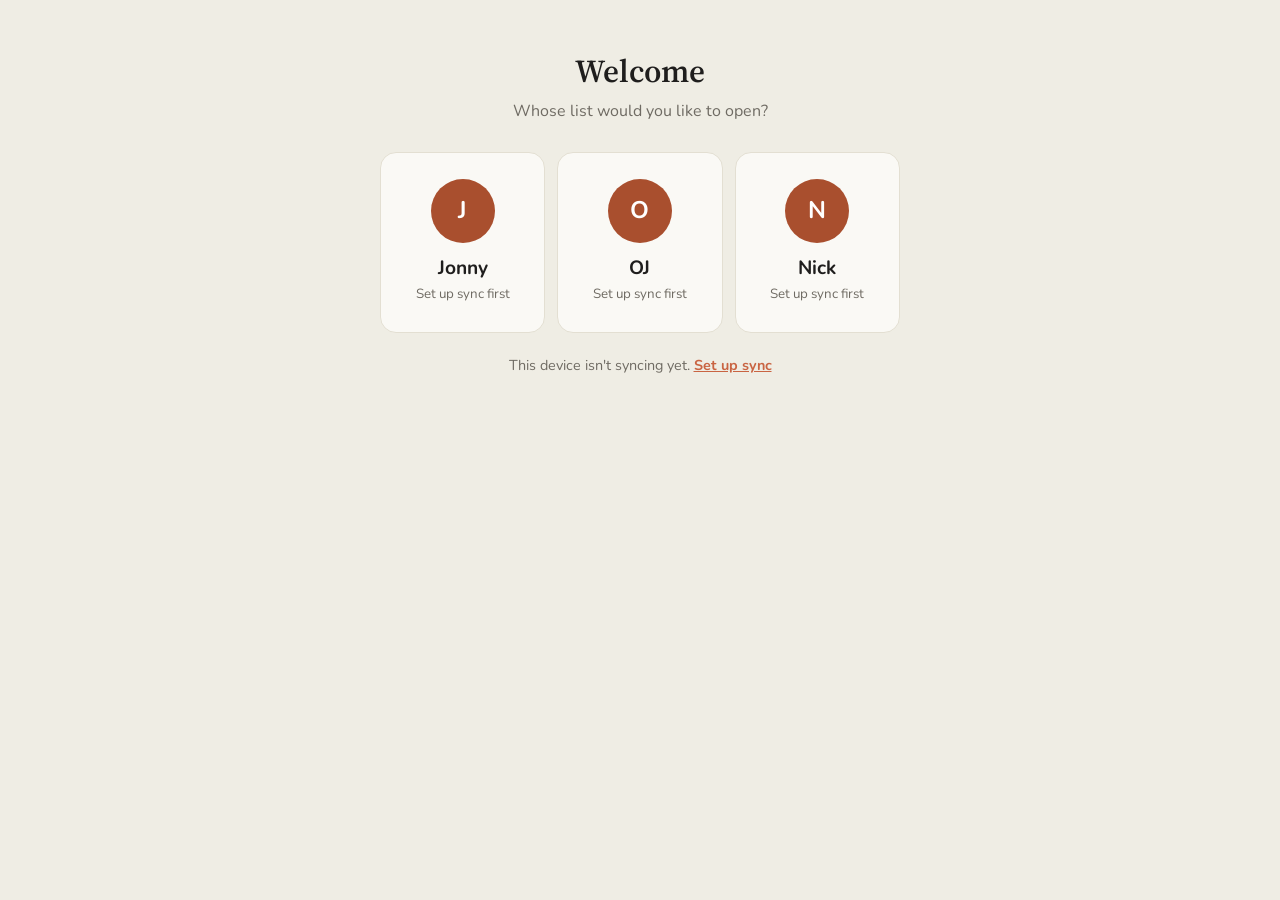
==== index.html @ 83b99fac "v12.67: confirm before putting a task to sleep Sleep 1 Week and Sleep until... now ask "Put this tas" ====
<!DOCTYPE html>
<html lang="en">
<head>
<meta charset="UTF-8">
<meta name="viewport" content="width=device-width, initial-scale=1">
<title>Welcome - To-do</title>
<meta name="theme-color" content="#C96442">
<link rel="preconnect" href="https://fonts.googleapis.com">
<link href="https://fonts.googleapis.com/css2?family=Nunito:wght@400;600;700;800&family=Source+Serif+4:wght@600&display=swap" rel="stylesheet">
<link rel="manifest" href="manifest.webmanifest">
<link rel="icon" href="icon.svg" type="image/svg+xml">
<link rel="apple-touch-icon" href="icon.svg">
<style>
/* same warm palette as the app (Warm / Warm Dark) */
:root{--bg:#EFEDE4;--card:#FAF9F5;--ink:#1F1E1D;--mute:#6F6B63;--line:#E3DFD2;--acc:#C96442;--acc-btn:#A94F2E;--on-acc:#fff;--ok:#3F7A44;--bad:#B3261E}
@media (prefers-color-scheme:dark){:root{--bg:#191918;--card:#262624;--ink:#ECEAE2;--mute:#A39E92;--line:#3A3936;--acc:#D97757;--acc-btn:#D97757;--on-acc:#1F1E1D;--ok:#8FB58F;--bad:#FF6B6B}}
*{box-sizing:border-box}
body{margin:0;min-height:100vh;background:var(--bg);color:var(--ink);font:16px/1.45 'Nunito',system-ui,-apple-system,Segoe UI,sans-serif;display:flex;flex-direction:column;align-items:center;padding:48px 16px}
main{width:100%;max-width:520px}
h1{font-family:'Source Serif 4',Georgia,serif;font-weight:600;font-size:2rem;margin:0 0 6px;text-align:center}
.sync-line{margin:22px 0 0;text-align:center;font-size:.9rem;color:var(--mute)}
.sync-line button{background:none;border:0;padding:0;color:var(--acc);font:inherit;font-weight:700;text-decoration:underline;cursor:pointer}
.sub{text-align:center;color:var(--mute);margin:0 0 28px}
.users{display:grid;grid-template-columns:repeat(auto-fit,minmax(96px,1fr));gap:12px}
.user{background:var(--card);border:1px solid var(--line);border-radius:16px;padding:26px 12px;cursor:pointer;color:var(--ink);font:inherit;text-align:center}
.user:hover,.user:focus-visible{border-color:var(--acc);outline:none;box-shadow:0 0 0 3px color-mix(in srgb,var(--acc) 25%,transparent)}
.av{width:64px;height:64px;border-radius:50%;background:var(--acc-btn);color:var(--on-acc);font-size:1.5rem;font-weight:700;display:flex;align-items:center;justify-content:center;margin:0 auto 12px}
.user b{display:block;font-size:1.2rem}
.user small{color:var(--mute)}
details{margin-top:28px;background:var(--card);border:1px solid var(--line);border-radius:12px;padding:12px 16px}
summary{cursor:pointer;font-weight:600}
label{display:block;margin:12px 0 4px;font-size:.85rem;color:var(--mute)}
input{width:100%;padding:10px 12px;border-radius:8px;border:1px solid var(--line);background:var(--bg);color:var(--ink);font:inherit}
button.pri{margin-top:14px;padding:10px 16px;border:0;border-radius:8px;background:var(--acc-btn);color:var(--on-acc);font:inherit;font-weight:600;cursor:pointer}
button.sec{padding:10px 16px;border:1px solid var(--line);border-radius:8px;background:transparent;color:var(--ink);font:inherit;cursor:pointer}
.note{font-size:.82rem;color:var(--mute);margin:10px 0 0}
#msg{margin-top:10px;font-size:.9rem;min-height:1.3em}
.lock-msg{margin:12px 0 0;font-size:.9rem}
.ok{color:var(--ok)}.bad{color:var(--bad)}
dialog{border:1px solid var(--line);border-radius:16px;background:var(--card);color:var(--ink);padding:24px;width:min(340px,92vw)}
dialog::backdrop{background:rgba(0,0,0,.45)}
dialog h2{margin:0 0 4px;font-size:1.2rem}
dialog .row{display:flex;gap:10px;margin-top:16px;justify-content:flex-end}
dialog input{text-align:center;letter-spacing:.4em;font-size:1.3rem}
#pinErr{color:var(--bad);font-size:.9rem;min-height:1.2em;margin-top:8px}
#pinErr.ok{color:var(--ok)}
button.link{margin-right:auto;padding:10px 0;border:0;background:none;color:var(--acc);font:inherit;font-size:.9rem;font-weight:700;text-decoration:underline;cursor:pointer}
input.masked{-webkit-text-security:disc}
</style>
</head>
<body>
<main>
  <h1>Welcome</h1>
  <p class="sub">Whose list would you like to open?</p>
  <div class="users" id="users"></div>
  <p class="bad lock-msg" id="lockMsg" hidden></p>

  <p class="sync-line" id="syncLine"></p>

  <details id="setup" hidden>
    <summary>Sync with GitHub (saves lists across devices)</summary>
    <label for="repo">Repository (owner/name)</label>
    <input id="repo" autocomplete="off" spellcheck="false">
    <label for="branch">Branch</label>
    <input id="branch" autocomplete="off" spellcheck="false">
    <label for="token">Access token (stays on this device only)</label>
    <input id="token" type="text" class="masked" style="-webkit-text-security:disc" autocomplete="off" spellcheck="false" autocapitalize="off" placeholder="github_pat_...">
    <button class="pri" id="saveCfg" type="button">Save and test</button>
    <button class="link" id="closeCfg" type="button" style="margin-left:16px">Close</button>
    <div id="msg"></div>
    <p class="note">Each person's list is saved as its own file in that repository, e.g. <code>data/nick.json</code>. Use a fine-grained token limited to that one repository with Contents: read and write, and give it an expiry date (a year is sensible), so a lost device can't reach your lists forever. If the repository is public, anyone can read those files, so a private repository is better for work tasks.</p>
  </details>
</main>

<dialog id="pinDlg">
  <h2 id="pinTitle"></h2>
  <div class="note" id="pinHelp"></div>
  <label for="pin1" id="pin1l">PIN</label>
  <input id="pin1" type="text" class="masked" style="-webkit-text-security:disc" inputmode="numeric" maxlength="4" autocomplete="off">
  <div id="pin2wrap" hidden><label for="pin2" id="pin2l">Confirm PIN</label><input id="pin2" type="text" class="masked" style="-webkit-text-security:disc" inputmode="numeric" maxlength="4" autocomplete="off"></div>
  <div id="pin3wrap" hidden><label for="pin3">Confirm new PIN</label><input id="pin3" type="text" class="masked" style="-webkit-text-security:disc" inputmode="numeric" maxlength="4" autocomplete="off"></div>
  <div id="pinErr"></div>
  <div class="row"><button class="link" id="pinChange" type="button" hidden>Change PIN</button><button class="sec" id="pinCancel" type="button">Cancel</button><button class="pri" id="pinOk" type="button" style="margin:0">Continue</button></div>
</dialog>

<script src="config.js?v=12.67"></script>
<script>/* secret boxes are plain text boxes drawn as dots, so browsers never offer to "save a password"; a browser that cannot draw the dots gets a real password box instead */
document.querySelectorAll("input.masked").forEach(function (i) { var s = ""; try { s = getComputedStyle(i).webkitTextSecurity || ""; } catch (e) {} if (s !== "disc") i.type = "password"; });</script>
<script src="gh-storage.js?v=12.67"></script>
<script>
(function () {
  var USERS = TODO_CONFIG.users;
  var SALT = TODO_CONFIG.pinSalt;
  var PIN_SETUP_LOCKED = TODO_CONFIG.pinSetupLocked === true;
  var pins = {};
  try { pins = JSON.parse(localStorage.getItem('todo_pins') || '{}'); } catch (e) {}
  var $ = function (id) { return document.getElementById(id); };
  var current = null, creating = false, changing = false;

  async function hash(u, pin) {
    var b = await crypto.subtle.digest('SHA-256', new TextEncoder().encode(SALT + ':' + u + ':' + pin));
    return Array.prototype.map.call(new Uint8Array(b), function (x) { return x.toString(16).padStart(2, '0'); }).join('');
  }
  function savePinsLocal() { try { localStorage.setItem('todo_pins', JSON.stringify(pins)); } catch (e) {} }
  function msg(t, cls) { var m = $('msg'); m.textContent = t; m.className = cls || ''; }

  function renderUsers() {
    var box = $('users'); box.textContent = '';
    USERS.forEach(function (u) {
      var b = document.createElement('button'); b.type = 'button'; b.className = 'user';
      var av = document.createElement('div'); av.className = 'av'; av.textContent = u.name.charAt(0);
      var n = document.createElement('b'); n.textContent = u.name;
      var s = document.createElement('small'); s.textContent = pins[u.id] ? 'Enter PIN' : (PIN_SETUP_LOCKED ? 'Set up sync first' : 'Set up PIN');
      b.appendChild(av); b.appendChild(n); b.appendChild(s);
      b.onclick = function () { openPin(u); };
      box.appendChild(b);
    });
  }

  async function loadRemotePins() {
    try {
      var f = await TodoGH.getFile('users.json');
      if (f && f.data && f.data.pins) { Object.keys(f.data.pins).forEach(function (k) { pins[k] = f.data.pins[k]; }); savePinsLocal(); }
    } catch (e) { /* no connection or no file yet: use this device's copy */ }
    renderUsers();
  }

  // onlyUser: update just that person's PIN on GitHub, so a stale copy here can't overwrite anyone else's
  async function publishPins(onlyUser) {
    if (!TodoGH.cfg().token) return false;
    try {
      var f = await TodoGH.getFile('users.json');
      var remote = f && f.data && f.data.pins || {};
      var merged = Object.assign({}, remote, onlyUser ? {} : pins);
      if (onlyUser) merged[onlyUser] = pins[onlyUser];
      await TodoGH.putFile('users.json', { pins: merged }, f ? f.sha : null);
      return true;
    } catch (e) { return false; }
  }

  function openPin(u) {
    // new PINs are switched off (config.js pinSetupLocked): a device that doesn't know this person's PIN
    // has to fetch it from GitHub by setting up sync, rather than letting anyone make a fresh one
    if (!pins[u.id] && PIN_SETUP_LOCKED) {
      var lm = $('lockMsg');
      lm.textContent = 'Setting up new PINs is switched off. ' + u.name + '\'s PIN isn\'t on this device yet: use "Set up sync" below to load it from GitHub.';
      lm.hidden = false;
      return;
    }
    current = u; creating = !pins[u.id]; changing = false;
    $('pinTitle').textContent = creating ? 'Create a PIN for ' + u.name : 'Hello ' + u.name;
    $('pinHelp').textContent = creating ? 'Choose a 4-digit PIN. It is light protection only.' : 'Enter your 4-digit PIN.';
    $('pin1l').textContent = 'PIN'; $('pin2l').textContent = 'Confirm PIN';
    $('pin2wrap').hidden = !creating; $('pin3wrap').hidden = true; $('pinChange').hidden = creating;
    $('pinOk').textContent = 'Continue';
    ['pin1', 'pin2', 'pin3'].forEach(function (id) { $(id).value = ''; });
    $('pinErr').textContent = ''; $('pinErr').className = '';
    $('pinDlg').showModal(); $('pin1').focus();
  }

  // Change PIN: current PIN first (so only its owner can change it), then the new one twice
  function startChangePin() {
    changing = true;
    $('pinTitle').textContent = 'Change PIN for ' + current.name;
    $('pinHelp').textContent = 'Enter your current PIN, then choose a new 4-digit PIN.';
    $('pin1l').textContent = 'Current PIN'; $('pin2l').textContent = 'New PIN';
    $('pin2wrap').hidden = false; $('pin3wrap').hidden = false; $('pinChange').hidden = true;
    $('pinOk').textContent = 'Change PIN';
    ['pin1', 'pin2', 'pin3'].forEach(function (id) { $(id).value = ''; });
    $('pinErr').textContent = ''; $('pinErr').className = '';
    $('pin1').focus();
  }

  async function submitChangePin() {
    var oldP = $('pin1').value, newP = $('pin2').value, err = $('pinErr');
    err.className = '';
    if (!/^\d{4}$/.test(oldP)) { err.textContent = 'Enter your current 4-digit PIN.'; return; }
    if (pins[current.id] !== await hash(current.id, oldP)) { err.textContent = 'That isn\'t your current PIN.'; $('pin1').value = ''; $('pin1').focus(); return; }
    if (!/^\d{4}$/.test(newP)) { err.textContent = 'The new PIN must be exactly 4 digits.'; return; }
    if (newP === oldP) { err.textContent = 'Choose a PIN different from your current one.'; return; }
    if ($('pin3').value !== newP) { err.textContent = 'The two new PINs do not match.'; return; }
    $('pinOk').disabled = true;
    pins[current.id] = await hash(current.id, newP); savePinsLocal();
    var synced = await publishPins(current.id);
    $('pinOk').disabled = false;
    err.className = synced || !TodoGH.cfg().token ? 'ok' : '';
    err.textContent = synced ? 'PIN changed on this device and on GitHub. Opening your list…'
      : TodoGH.cfg().token ? 'PIN changed on this device, but GitHub couldn\'t be updated, so other devices still use the old PIN. Try again when you\'re online.'
      : 'PIN changed on this device. Opening your list…';
    if (synced || !TodoGH.cfg().token) {
      setTimeout(function () {
        try { sessionStorage.setItem('todo_authed_' + current.id, '1'); } catch (e) {}
        location.href = 'app.html?u=' + encodeURIComponent(current.id);
      }, 1200);
    }
  }

  async function submitPin() {
    if (changing) return submitChangePin();
    var p = $('pin1').value;
    if (!/^\d{4}$/.test(p)) { $('pinErr').textContent = 'The PIN must be exactly 4 digits.'; return; }
    var h = await hash(current.id, p);
    if (creating) {
      if (PIN_SETUP_LOCKED) { $('pinErr').textContent = 'Setting up new PINs is switched off.'; return; }
      if ($('pin2').value !== p) { $('pinErr').textContent = 'The two PINs do not match.'; return; }
      pins[current.id] = h; savePinsLocal();
      await publishPins(current.id);
    } else if (pins[current.id] !== h) {
      $('pinErr').textContent = 'Wrong PIN, try again.'; $('pin1').value = ''; return;
    }
    try { sessionStorage.setItem('todo_authed_' + current.id, '1'); } catch (e) {}
    location.href = 'app.html?u=' + encodeURIComponent(current.id);
  }

  $('pinOk').onclick = submitPin;
  $('pinChange').onclick = startChangePin;
  $('pinCancel').onclick = function () { $('pinDlg').close(); };
  ['pin1', 'pin2', 'pin3'].forEach(function (id) { $(id).addEventListener('keydown', function (e) { if (e.key === 'Enter') submitPin(); }); });

  var c = TodoGH.cfg();
  $('repo').value = c.repo; $('branch').value = c.branch; $('token').value = c.token;
  // GitHub setup stays out of the way behind one link; most people never need to see it
  function showSyncLine() {
    var connected = !!TodoGH.cfg().token;
    var line = $('syncLine');
    line.textContent = connected ? 'Syncing with GitHub. ' : 'This device isn\'t syncing yet. ';
    var b = document.createElement('button');
    b.type = 'button';
    b.textContent = connected ? 'Sync settings' : 'Set up sync';
    b.onclick = function () { var s = $('setup'); s.hidden = false; s.open = true; line.hidden = true; $(connected ? 'token' : 'repo').focus(); };
    line.appendChild(b);
    line.hidden = false;
  }
  // put the box away again and go back to the one-line link
  function hideSetup() {
    var s = $('setup'); s.open = false; s.hidden = true;
    msg('');
    showSyncLine();
  }
  $('closeCfg').onclick = function () { $('token').value = TodoGH.cfg().token; hideSetup(); };
  showSyncLine();
  $('saveCfg').onclick = async function () {
    var cfg = { repo: $('repo').value.trim(), branch: $('branch').value.trim() || TODO_CONFIG.branch, dir: TODO_CONFIG.dir, token: $('token').value.trim() };
    try { localStorage.setItem('todo_gh_cfg', JSON.stringify(cfg)); } catch (e) {}
    msg('Testing...');
    try {
      var r = await fetch('https://api.github.com/repos/' + cfg.repo, { headers: { 'Accept': 'application/vnd.github+json', 'Authorization': 'Bearer ' + cfg.token } });
      if (!r.ok) throw new Error('GitHub answered ' + r.status + ' (check the token and repository name)');
      var j = await r.json();
      if (j.permissions && !j.permissions.push) throw new Error('This token can read but not write to the repository');
      msg('Connected to ' + cfg.repo + (j.private ? ' (private)' : ' (public)') + '. Lists will now save to GitHub.', 'ok');
      await publishPins(); loadRemotePins();
      setTimeout(hideSetup, 2500);
    } catch (e) { msg(e.message, 'bad'); }
  };

  renderUsers(); loadRemotePins();
})();
</script>
<script>if('serviceWorker' in navigator){navigator.serviceWorker.register('sw.js').catch(function(){});}</script>
</body>
</html>
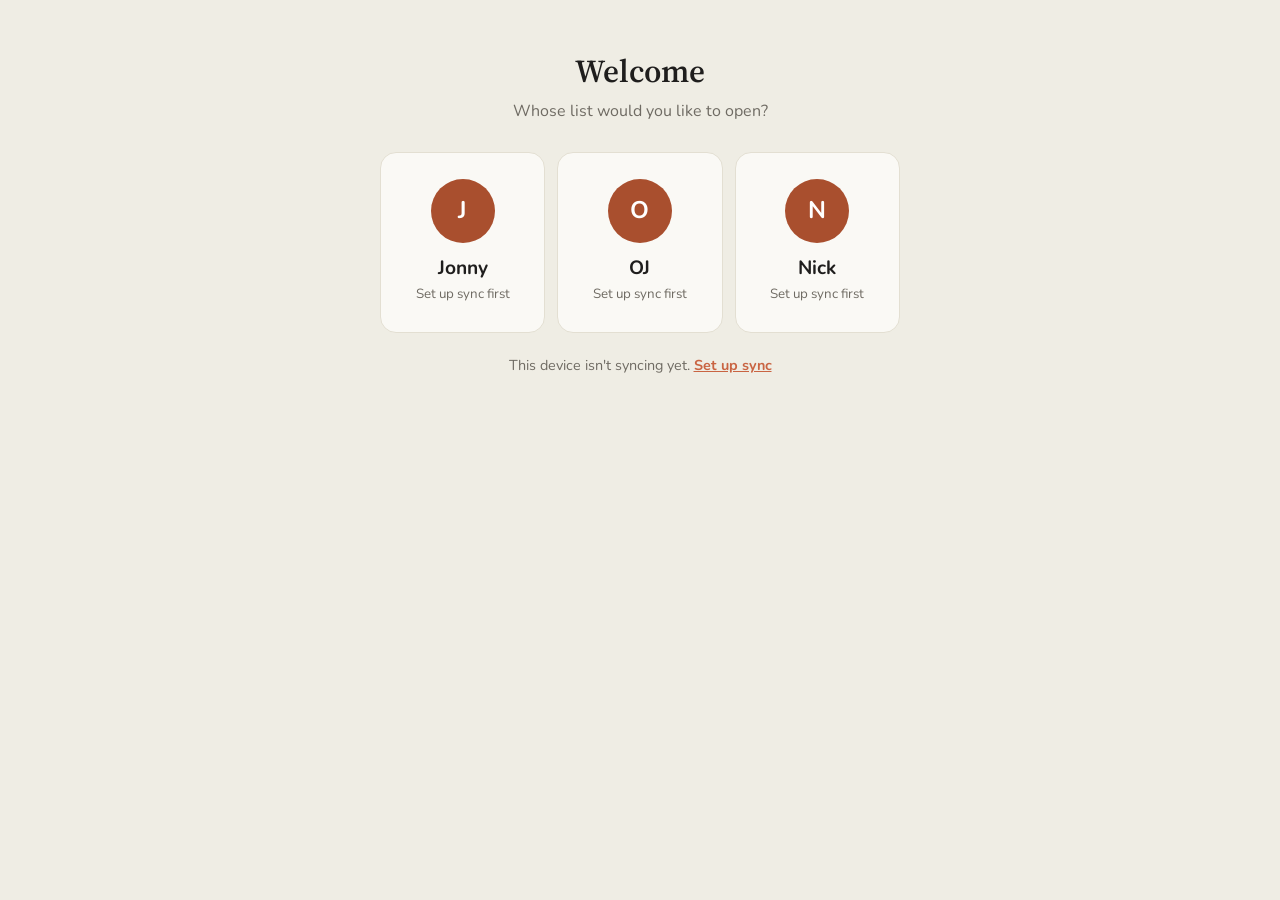
==== commit 0fb07434: "v12.68: Close task button on the far left Close task is now the first button in the task window's bu" ====
--- a/index.html
+++ b/index.html
@@ -83,10 +83,10 @@
   <div class="row"><button class="link" id="pinChange" type="button" hidden>Change PIN</button><button class="sec" id="pinCancel" type="button">Cancel</button><button class="pri" id="pinOk" type="button" style="margin:0">Continue</button></div>
 </dialog>
 
-<script src="config.js?v=12.67"></script>
+<script src="config.js?v=12.68"></script>
 <script>/* secret boxes are plain text boxes drawn as dots, so browsers never offer to "save a password"; a browser that cannot draw the dots gets a real password box instead */
 document.querySelectorAll("input.masked").forEach(function (i) { var s = ""; try { s = getComputedStyle(i).webkitTextSecurity || ""; } catch (e) {} if (s !== "disc") i.type = "password"; });</script>
-<script src="gh-storage.js?v=12.67"></script>
+<script src="gh-storage.js?v=12.68"></script>
 <script>
 (function () {
   var USERS = TODO_CONFIG.users;
